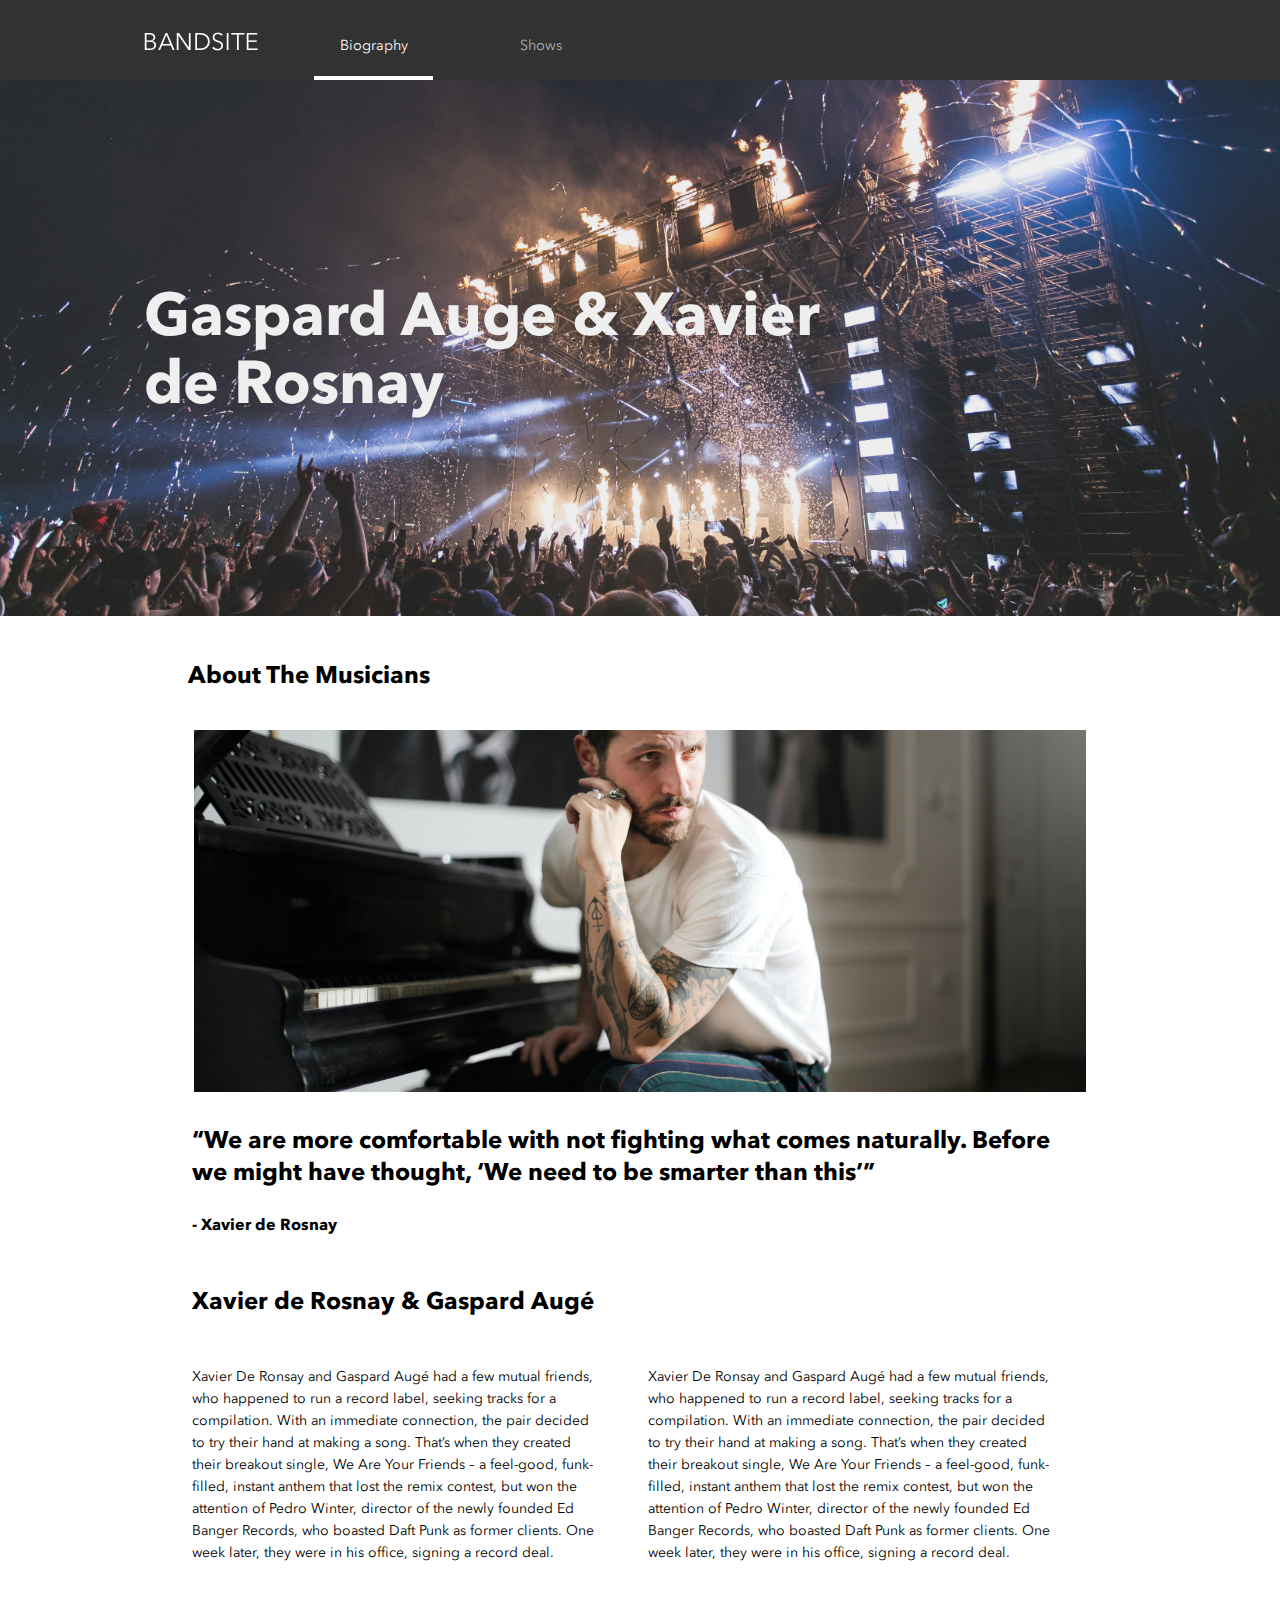
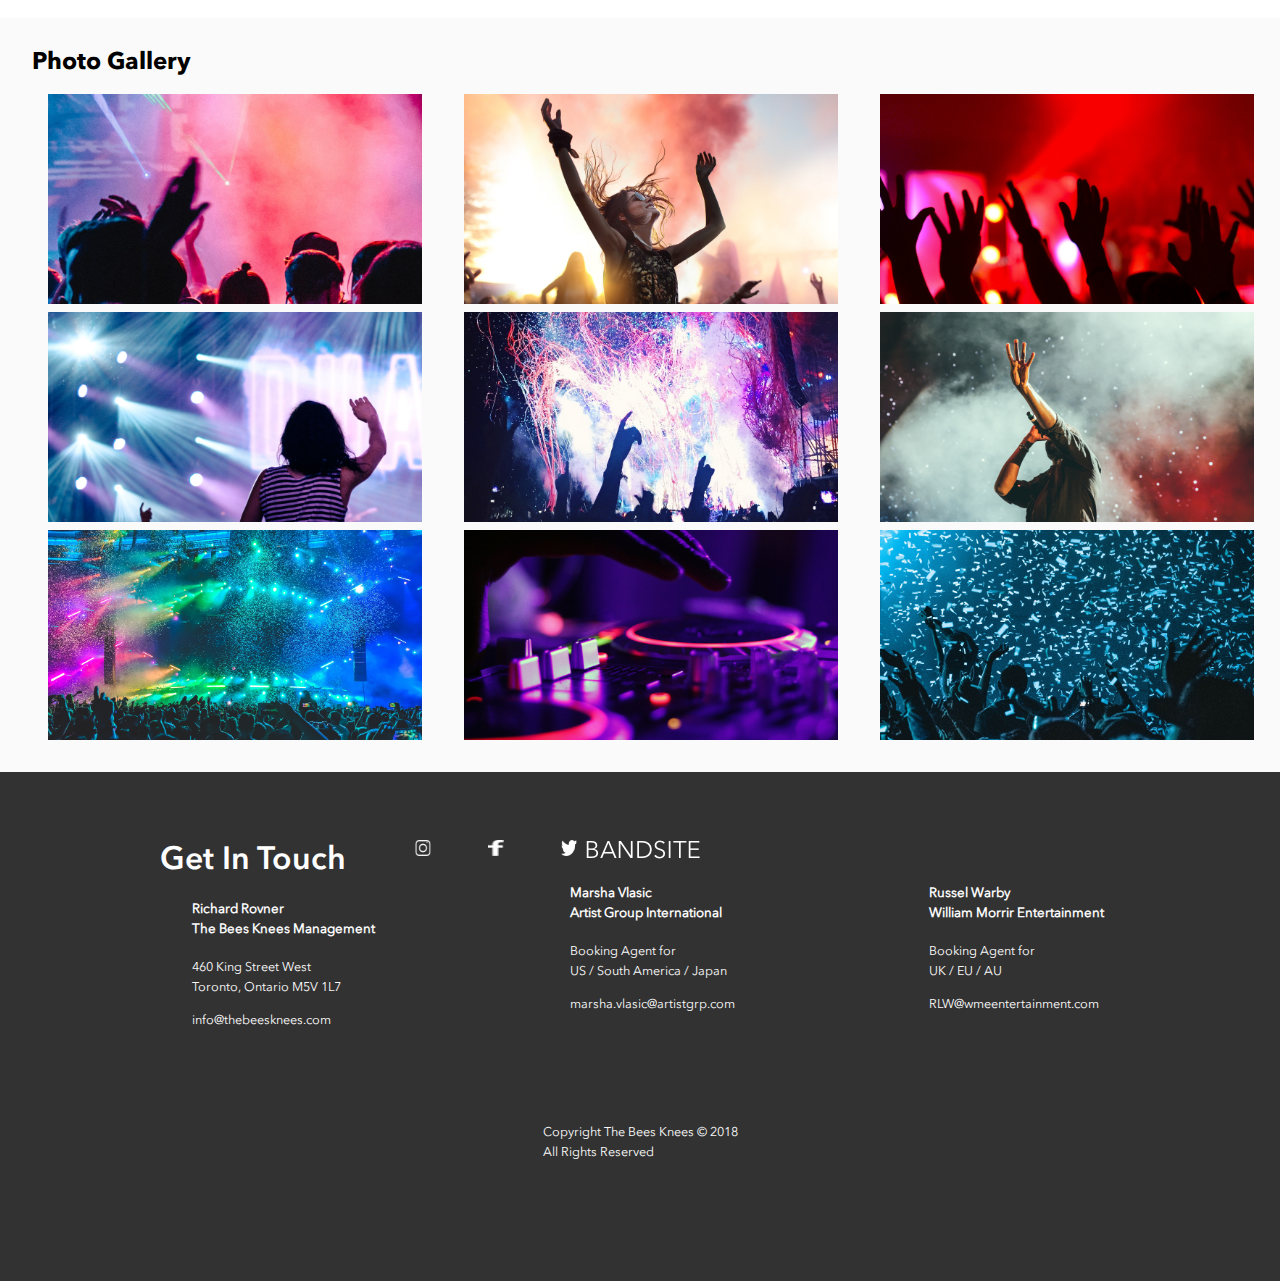
==== Sprint 2 Work/index.html @ 38672532 "Created Sprint 2 folder" ====
<!DOCTYPE html>
<html lang="en">
<head>
    <meta charset="UTF-8">
    <meta name="viewport" content="width=device-width, initial-scale=1.0">
    <title>Bandsite</title>
    <link rel="stylesheet" href="./styles/main.css">
</head>


<!-- Nav Bar -->
<header>
    <nav class="navbar">        
            <div class="navbar__logo">
                <a href="index.html">
                    <img src="./assets/Logo/Logo-bandsite.png" alt="logo">
                </a>
            </div>           
            
     <a class="navbar__link navbar__link-view" href="biography.html">Biography</a>
     <a class="navbar__link" href="shows.html">Shows</a>
        
    </nav>
</header>

<!-- Hero image -->
<section class="hero">
     <h1 class="hero__title">Gaspard Auge & Xavier de Rosnay</h1>
        <div class="hero__opacity"></div>
</section>

<section class="about">
    <h2 class="about__header">About The Musicians</h2>
    <img class="about__musicians" src="./assets/Images/pexels-andrea-piacquadio-3760278.jpg" alt="musicians photo">

    <h3 class="about__subheader">“We are more comfortable with not fighting what comes naturally. Before we might have thought, ‘We need to be smarter than this’”</h3>

    <p class="about__signature">- Xavier de Rosnay</p>

    <h4 class="about__paragraph-title">Xavier de Rosnay & Gaspard Augé</h4>

    <div class="about__paragraph-column">

        <P class="about__paragraph-main">Xavier De Ronsay and Gaspard Augé had a few mutual friends, who happened to run a record label, seeking tracks for a compilation. With an immediate connection, the pair decided to try their hand at making a song. That’s when they created their breakout single, We Are Your Friends – a feel-good, funk-filled, instant anthem that lost the remix contest, but won the attention of Pedro Winter, director of the newly founded Ed Banger Records, who boasted Daft Punk as former clients. One week later, they were in his office, signing a record deal. </p>
        
        <p class="about__paragraph-main">Xavier De Ronsay and Gaspard Augé had a few mutual friends, who happened to run a record label, seeking tracks for a compilation. With an immediate connection, the pair decided to try their hand at making a song. That’s when they created their breakout single, We Are Your Friends – a feel-good, funk-filled, instant anthem that lost the remix contest, but won the attention of Pedro Winter, director of the newly founded Ed Banger Records, who boasted Daft Punk as former clients. One week later, they were in his office, signing a record deal.</p>

    </div>

</section>

<section class="photo">
    <h4 class="photo__header">Photo Gallery</h4>
    <div class="photo__container">
    <img class="photo__image" src="./assets/Images/Photo-gallery-1.jpg">
    <img class="photo__image" src="./assets/Images/Photo-gallery-2.jpg">
    <img class="photo__image" src="./assets/Images/Photo-gallery-3.jpg">
    <img class="photo__image" src="./assets/Images/Photo-gallery-4.jpg">
    <img class="photo__image" src="./assets/Images/Photo-gallery-5.jpg">
    <img class="photo__image" src="./assets/Images/Photo-gallery-6.jpg">
    <img class="photo__image" src="./assets/Images/Photo-gallery-7.jpg">
    <img class="photo__image" src="./assets/Images/Photo-gallery-8.jpg">
    <img class="photo__image" src="./assets/Images/Photo-gallery-9.jpg">
    </div>
</section> 

<footer class="footer">
    <div class="footer__container">
    <h4 class="footer__header">Get In Touch</h4>

    <div class="footer__icons-container">
        <img class="footer__icons" src="./assets/Icons/PNG/Icon-instagram.png">
        <img class="footer__icons" src="./assets/Icons/PNG/Icon-facebook.png">
        <img class="footer__icons" src="./assets/Icons/PNG/Icon-twitter.png">

        <div class="navbar__logo">
            <a href="index.html">
                <img src="./assets/Logo/Logo-bandsite.png" alt="logo">
            </a>
    </div></div></div>

    <div class="footer__container-deets">

        <div class="footer__container-words">
    <h4 class="footer__contact-name">Richard Rovner<br>The Bees Knees Management</h4>

    <h4 class="footer__contact-details">460 King Street West<br>Toronto, Ontario M5V 1L7
    <p>info@thebeesknees.com</p></h4></div>

 <div class="footer__container-words">
    <h4 class="footer__contact-name footer__contact-name-style">Marsha Vlasic<br>Artist Group International</h4>

    <h4 class="footer__contact-details">Booking Agent for<br>US / South America / Japan
    <p>marsha.vlasic@artistgrp.com</p></h4>
</div>
<div class="footer__container-words">
    <h4 class="footer__contact-name footer__contact-name-style">Russel Warby<br>William Morrir Entertainment</h4>

    <h4 class="footer__contact-details">Booking Agent for<br>UK / EU / AU
    <p>RLW@wmeentertainment.com</p></h4>
</div>
   
        </div>
        <h4 class="footer__contact-details footer__contact-copyright">Copyright The Bees Knees © 2018<br>All Rights Reserved</h4>
</footer>

<body>
    
</body>
</html>
---- Sprint 2 Work/styles/main.css ----
@font-face {
  font-family: "Avenir-Next";
  src: url("../assets/Fonts/Avenir-Next.ttf") format("truetype");
  font-style: normal;
  font-weight: normal;
}
@font-face {
  font-family: "Avenir-Next-Bold";
  src: url("../assets/Fonts/Avenir-Next-Bold.ttf") format("truetype");
  font-style: normal;
  font-weight: bold;
}
@font-face {
  font-family: "Avenir-Next-Demi";
  src: url("../assets/Fonts/Avenir-Next-Demi.ttf") format("truetype");
  font-style: normal;
  font-weight: bold;
}
html, body {
  box-sizing: border-box;
  margin: 0;
  padding: 0;
  font-family: "Avenir-Next";
}

.navbar {
  height: 5rem;
  background-color: #323232;
  color: #FAFAFA;
  display: flex;
  flex-wrap: wrap;
}
.navbar__link {
  text-decoration: none;
  display: flex;
  justify-content: space-around;
  align-items: center;
  width: 50%;
  font-size: 0.9rem;
  padding-bottom: 0.5rem;
  border-bottom: solid 0.25rem transparent;
  color: #AFAFAF;
}
.navbar__link-view {
  border-bottom: solid 0.25rem white;
  color: #FAFAFA;
}
.navbar__logo {
  display: flex;
  justify-content: center;
  width: 100%;
  margin: 1rem auto;
  height: 1.2rem;
}

.hero {
  display: flex;
  background-image: url("../assets/Images/hero.jpg");
  background-size: cover;
  background-repeat: no-repeat;
  background-position: center;
  padding-left: 1rem;
  height: 11.5rem;
  position: relative;
}
.hero__opacity {
  background-color: #AFAFAF;
  opacity: 0.2;
  height: 100%;
  width: 100%;
  position: absolute;
  left: 0;
}
.hero__title {
  color: #FFFFFF;
  display: flex;
  align-items: center;
  line-height: 2rem;
  font-size: 1.45rem;
  font-weight: 700;
  width: 70%;
  font-family: "Avenir-Next-Bold";
}

.about {
  display: flex;
  flex-direction: column;
}
.about__header {
  padding: 0.3rem 1rem 0;
  font-family: "Avenir-Next-Bold";
  font-size: 1.5rem;
}
.about__musicians {
  width: 90%;
  margin: auto;
  height: 8.99rem;
  object-fit: cover;
}
.about__subheader {
  width: 91%;
  margin: auto;
  padding: 1.5rem 0 0;
  font-size: 1rem;
  line-height: 1.35rem;
  font-family: "Avenir-Next-Bold";
}
.about__signature {
  font-family: "Avenir-Next-Bold";
  font-size: 0.8rem;
  padding: 0.6rem 1rem 0;
}
.about__paragraph-title {
  font-family: "Avenir-Next-Bold";
  font-size: 1rem;
  padding: 0 1.2rem;
}
.about__paragraph-main {
  margin: 0 auto;
  font-size: 0.75rem;
  padding: 1rem 1rem;
  line-height: 1.15rem;
  width: 88%;
}
.about__paragraph-main__two {
  padding-top: 0.5rem;
  padding-bottom: 1.55rem;
}

.photo {
  display: flex;
  flex-direction: column;
  background-color: #FAFAFA;
  padding-bottom: 2rem;
}
.photo__header {
  padding: 0.3rem 1rem 0;
  font-family: "Avenir-Next-Bold";
  font-size: 1.5rem;
  margin-bottom: 0;
  margin-top: 0.1rem;
  padding-bottom: 0.5rem;
  padding-top: 1.5rem;
}
.photo__image {
  width: 90%;
  margin: 0 auto;
  height: 10.35rem;
  object-fit: cover;
  padding: 0.5rem 0 0 1rem;
}

.footer {
  display: flex;
  flex-direction: column;
  background-color: #323232;
}
.footer__header {
  padding: 0.3rem 1rem 0;
  font-family: "Avenir-Next-Bold";
  font-size: 1.5rem;
  color: #FFFFFF;
  font-size: 2rem;
  margin: auto 0;
  padding-top: 3rem;
  font-family: "Avenir-Next-Demi";
  font-weight: bold;
}
.footer__icons-container {
  display: flex;
  padding: 1.44rem 0.31rem;
  justify-content: space-around;
  width: 46%;
}
.footer__contact-name {
  font-size: 0.83rem;
  color: #FAFAFA;
  line-height: 1.25rem;
  padding-left: 1rem;
}
.footer__contact-name-style {
  margin-top: 0.1rem;
}
.footer__contact-details {
  font-size: 0.83rem;
  color: #FAFAFA;
  line-height: 1.25rem;
  padding-left: 1rem;
  font-weight: 100;
  font-size: 0.79rem;
  margin: auto 0;
}
.footer__contact-copyright {
  padding-top: 1rem;
}

@media (min-width: 768px) {
  .navbar {
    height: 5rem;
    background-color: #323232;
    color: #FAFAFA;
    display: flex;
    flex-wrap: nowrap;
    justify-content: flex-start;
    padding: 0 1.5rem;
  }
  .navbar__link {
    text-decoration: none;
    align-items: center;
    width: 12%;
    font-size: 0.9rem;
    padding-top: 1.5rem;
    padding-bottom: 0.5rem;
    margin: 0 1.5rem;
    border-bottom: solid 0.25rem transparent;
    color: #AFAFAF;
  }
  .navbar__link-view {
    border-bottom: solid 0.25rem white;
    color: #FAFAFA;
  }
  .navbar__logo {
    display: flex;
    width: auto;
    margin: 0;
    padding-top: 2rem;
    padding-right: 2rem;
  }

  .hero {
    height: 25rem;
  }
  .hero__title {
    line-height: 4.25rem;
    font-size: 3.75rem;
  }

  .about__header {
    font-size: 1.5rem;
    line-height: 2rem;
    padding-left: 1.75rem;
  }
  .about__musicians {
    width: 93%;
    height: 22.625rem;
  }
  .about__subheader {
    margin: 0;
    padding: 2rem 2rem 0;
    font-size: 1.5rem;
    line-height: 2rem;
  }
  .about__signature {
    font-weight: 100;
    font-size: 1rem;
    padding: 0.6rem 2rem 0;
  }
  .about__paragraph-title {
    font-size: 1.5rem;
    padding: 0 2rem;
  }
  .about__paragraph-column {
    display: flex;
    flex-direction: row;
    margin: 0;
    width: 95%;
  }
  .about__paragraph-main {
    margin: 0 auto;
    font-size: 0.875rem;
    padding-left: 2rem;
    line-height: 1.375rem;
    width: 80%;
  }
  .about__paragraph-main__two {
    margin-left: 0;
  }

  .photo__image {
    width: 30%;
    height: 28%;
    margin-left: 0;
  }
  .photo__header {
    margin-left: 0;
    padding-left: 2rem;
  }
  .photo .photo__container {
    display: flex;
    flex-wrap: wrap;
    padding-left: 2rem;
  }

  .footer__container {
    display: flex;
  }
  .footer__icons {
    height: 2rem;
    width: 2rem;
    justify-content: space-evenly;
    padding-top: 2rem;
    height: 1rem;
    width: 1rem;
  }
  .footer .navbar__logo {
    display: flex;
  }
  .footer__container {
    display: flex;
    flex-direction: row;
    width: 80%;
  }
  .footer__logo {
    flex-direction: flex-end;
  }
  .footer__container-deets {
    display: flex;
    justify-content: flex-start;
    margin-left: 0;
    padding: 0 2rem;
  }
  .footer__contact-copyright {
    flex-wrap: wrap;
    padding: 5rem;
    margin: 0 auto;
  }
  .footer .photo__container {
    padding-left: 5rem;
    margin: auto;
  }
  .footer .photo__container__header {
    padding-left: 2rem;
  }
}
@media (min-width: 768px) and (min-width: 1200px) {
  .navbar {
    padding: 0 9rem;
  }
  .navbar__anchor {
    margin-left: 2.8rem;
    width: 5rem;
  }
  .navbar__anchor:hover {
    font-size: 1rem;
    transition: 0.3s;
    font-family: "Avenir-Bold";
    color: #FFFFFF;
    border-bottom: 0.25rem solid white;
  }

  .hero {
    padding: 0 9rem;
    height: 33.5rem;
  }

  .about {
    padding: 0 10rem;
    margin-bottom: 2.4rem;
  }
  .about__header {
    margin: 2.4rem 0;
  }
  .about__image {
    width: 45rem;
    height: 27rem;
    margin: 0 auto;
  }
  .about__sub-header {
    margin: 2.5rem 0 1.6rem 0;
  }
  .about__paragraph-column__paragraph-main {
    margin-right: 1.25rem;
  }
  .about__container {
    padding: 0 6.1rem;
  }

  .photo {
    flex-direction: column;
    flex-wrap: wrap;
  }
  .photo__image {
    width: 30%;
    height: 28%;
    margin-left: 0;
  }

  .footer {
    padding: 0.775rem 9rem 2.4rem 9rem;
  }
  .footer__container-deets {
    display: flex;
  }
  .footer__container-deets {
    justify-content: space-between;
  }
  .footer__icons {
    margin-right: auto;
    padding-left: 3rem;
  }
  .footer .navbar__logo {
    display: flex;
    flex-direction: flex-end;
    margin-left: 0;
  }
}

/*# sourceMappingURL=main.css.map */
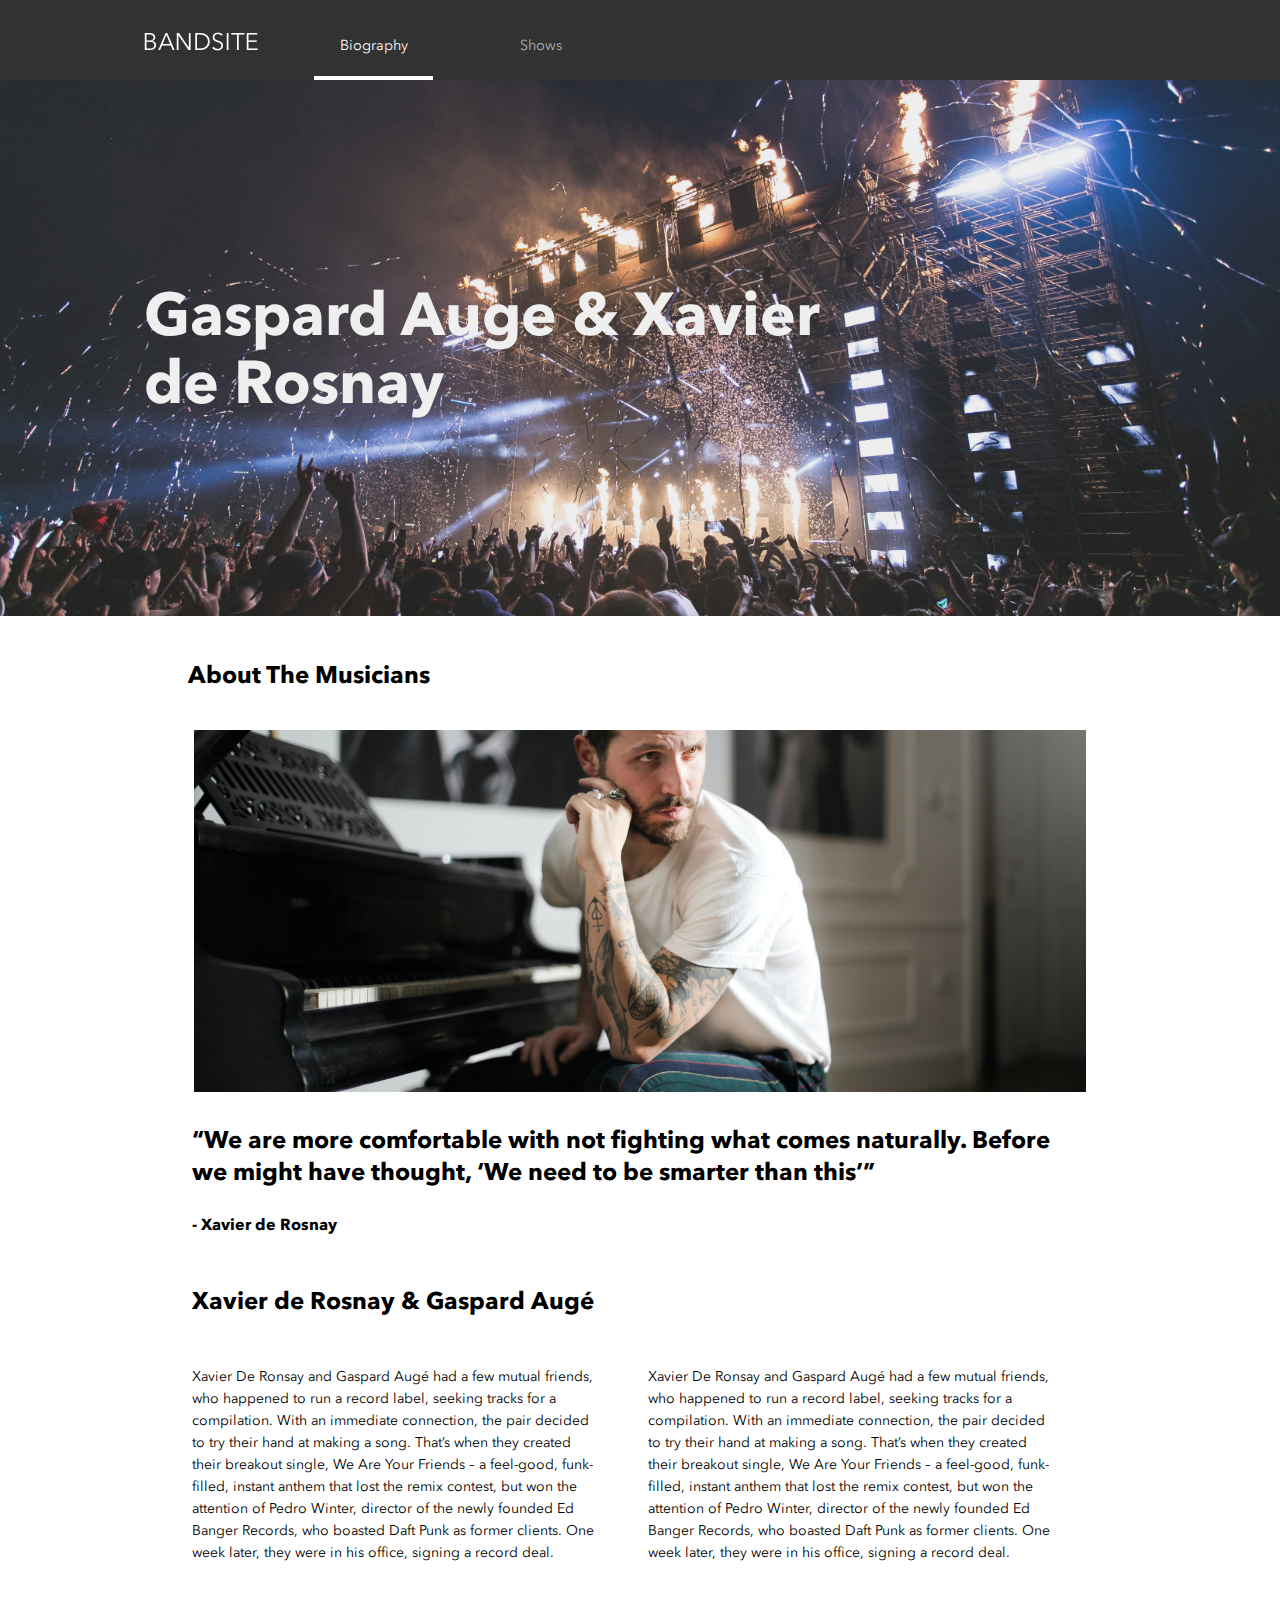
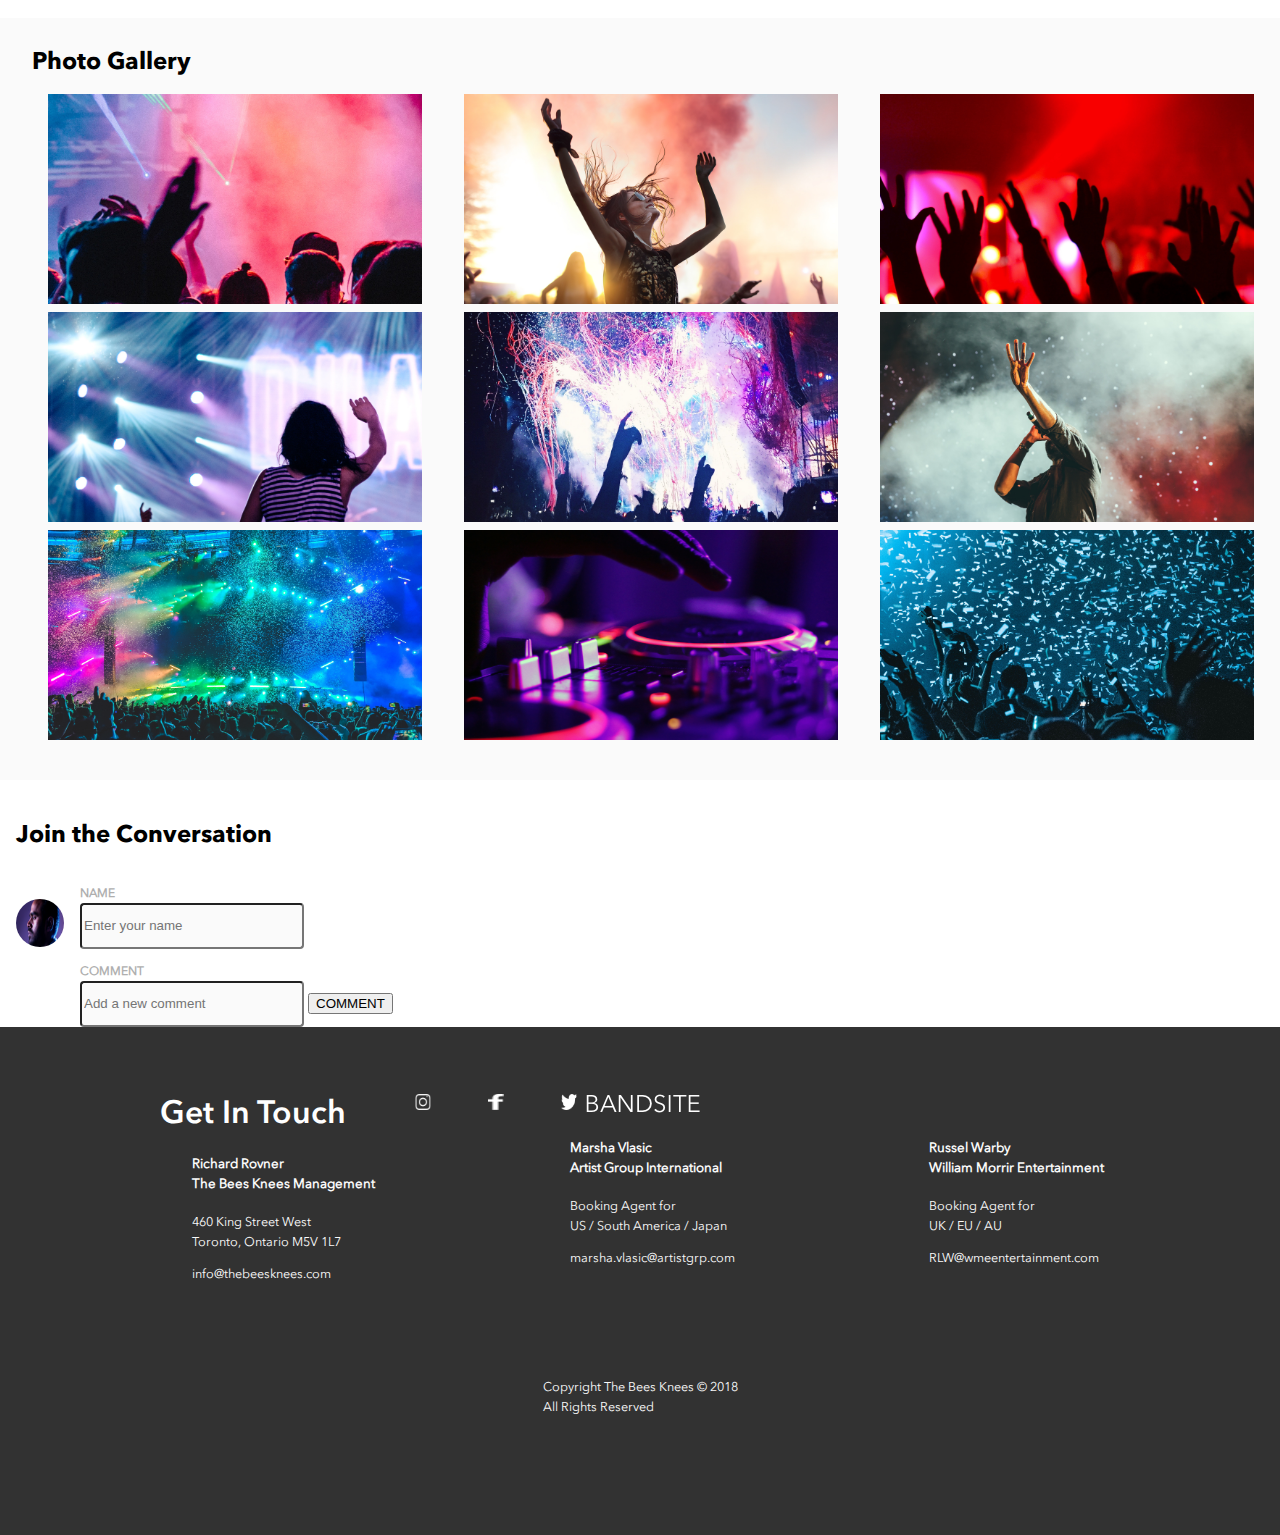
==== commit 76d5147d: "added half of comments section" ====
--- a/Sprint 2 Work/index.html
+++ b/Sprint 2 Work/index.html
@@ -1,110 +1,158 @@
 <!DOCTYPE html>
 <html lang="en">
+
 <head>
     <meta charset="UTF-8">
     <meta name="viewport" content="width=device-width, initial-scale=1.0">
     <title>Bandsite</title>
-    <link rel="stylesheet" href="./styles/main.css">
+    <link rel="stylesheet" href="../Sprint 2 Work/styles/main.css">
 </head>
 
 
 <!-- Nav Bar -->
 <header>
-    <nav class="navbar">        
-            <div class="navbar__logo">
-                <a href="index.html">
-                    <img src="./assets/Logo/Logo-bandsite.png" alt="logo">
-                </a>
-            </div>           
-            
-     <a class="navbar__link navbar__link-view" href="biography.html">Biography</a>
-     <a class="navbar__link" href="shows.html">Shows</a>
-        
-    </nav>
-</header>
-
-<!-- Hero image -->
-<section class="hero">
-     <h1 class="hero__title">Gaspard Auge & Xavier de Rosnay</h1>
-        <div class="hero__opacity"></div>
-</section>
-
-<section class="about">
-    <h2 class="about__header">About The Musicians</h2>
-    <img class="about__musicians" src="./assets/Images/pexels-andrea-piacquadio-3760278.jpg" alt="musicians photo">
-
-    <h3 class="about__subheader">“We are more comfortable with not fighting what comes naturally. Before we might have thought, ‘We need to be smarter than this’”</h3>
-
-    <p class="about__signature">- Xavier de Rosnay</p>
-
-    <h4 class="about__paragraph-title">Xavier de Rosnay & Gaspard Augé</h4>
-
-    <div class="about__paragraph-column">
-
-        <P class="about__paragraph-main">Xavier De Ronsay and Gaspard Augé had a few mutual friends, who happened to run a record label, seeking tracks for a compilation. With an immediate connection, the pair decided to try their hand at making a song. That’s when they created their breakout single, We Are Your Friends – a feel-good, funk-filled, instant anthem that lost the remix contest, but won the attention of Pedro Winter, director of the newly founded Ed Banger Records, who boasted Daft Punk as former clients. One week later, they were in his office, signing a record deal. </p>
-        
-        <p class="about__paragraph-main">Xavier De Ronsay and Gaspard Augé had a few mutual friends, who happened to run a record label, seeking tracks for a compilation. With an immediate connection, the pair decided to try their hand at making a song. That’s when they created their breakout single, We Are Your Friends – a feel-good, funk-filled, instant anthem that lost the remix contest, but won the attention of Pedro Winter, director of the newly founded Ed Banger Records, who boasted Daft Punk as former clients. One week later, they were in his office, signing a record deal.</p>
-
-    </div>
-
-</section>
-
-<section class="photo">
-    <h4 class="photo__header">Photo Gallery</h4>
-    <div class="photo__container">
-    <img class="photo__image" src="./assets/Images/Photo-gallery-1.jpg">
-    <img class="photo__image" src="./assets/Images/Photo-gallery-2.jpg">
-    <img class="photo__image" src="./assets/Images/Photo-gallery-3.jpg">
-    <img class="photo__image" src="./assets/Images/Photo-gallery-4.jpg">
-    <img class="photo__image" src="./assets/Images/Photo-gallery-5.jpg">
-    <img class="photo__image" src="./assets/Images/Photo-gallery-6.jpg">
-    <img class="photo__image" src="./assets/Images/Photo-gallery-7.jpg">
-    <img class="photo__image" src="./assets/Images/Photo-gallery-8.jpg">
-    <img class="photo__image" src="./assets/Images/Photo-gallery-9.jpg">
-    </div>
-</section> 
-
-<footer class="footer">
-    <div class="footer__container">
-    <h4 class="footer__header">Get In Touch</h4>
-
-    <div class="footer__icons-container">
-        <img class="footer__icons" src="./assets/Icons/PNG/Icon-instagram.png">
-        <img class="footer__icons" src="./assets/Icons/PNG/Icon-facebook.png">
-        <img class="footer__icons" src="./assets/Icons/PNG/Icon-twitter.png">
-
+    <nav class="navbar">
         <div class="navbar__logo">
             <a href="index.html">
                 <img src="./assets/Logo/Logo-bandsite.png" alt="logo">
             </a>
-    </div></div></div>
+        </div>
 
-    <div class="footer__container-deets">
+        <a class="navbar__link navbar__link-view" href="biography.html">Biography</a>
+        <a class="navbar__link" href="shows.html">Shows</a>
 
-        <div class="footer__container-words">
-    <h4 class="footer__contact-name">Richard Rovner<br>The Bees Knees Management</h4>
-
-    <h4 class="footer__contact-details">460 King Street West<br>Toronto, Ontario M5V 1L7
-    <p>info@thebeesknees.com</p></h4></div>
-
- <div class="footer__container-words">
-    <h4 class="footer__contact-name footer__contact-name-style">Marsha Vlasic<br>Artist Group International</h4>
-
-    <h4 class="footer__contact-details">Booking Agent for<br>US / South America / Japan
-    <p>marsha.vlasic@artistgrp.com</p></h4>
-</div>
-<div class="footer__container-words">
-    <h4 class="footer__contact-name footer__contact-name-style">Russel Warby<br>William Morrir Entertainment</h4>
-
-    <h4 class="footer__contact-details">Booking Agent for<br>UK / EU / AU
-    <p>RLW@wmeentertainment.com</p></h4>
-</div>
-   
-        </div>
-        <h4 class="footer__contact-details footer__contact-copyright">Copyright The Bees Knees © 2018<br>All Rights Reserved</h4>
-</footer>
+    </nav>
+</header>
 
 <body>
-    
+    <!-- Hero image -->
+    <section class="hero">
+        <h1 class="hero__title">Gaspard Auge & Xavier de Rosnay</h1>
+        <div class="hero__opacity"></div>
+    </section>
+
+    <section class="about">
+        <h2 class="about__header">About The Musicians</h2>
+        <img class="about__musicians" src="./assets/Images/pexels-andrea-piacquadio-3760278.jpg" alt="musicians photo">
+
+        <h3 class="about__subheader">“We are more comfortable with not fighting what comes naturally. Before we might
+            have
+            thought, ‘We need to be smarter than this’”</h3>
+
+        <p class="about__signature">- Xavier de Rosnay</p>
+
+        <h4 class="about__paragraph-title">Xavier de Rosnay & Gaspard Augé</h4>
+
+        <div class="about__paragraph-column">
+
+            <P class="about__paragraph-main">Xavier De Ronsay and Gaspard Augé had a few mutual friends, who happened to run a record label, seeking tracks for a compilation. With an immediate connection, the pair decided to try their hand at making a song. That’s when they created their breakout single, We Are Your Friends – a feel-good, funk-filled, instant anthem that lost the remix contest, but won the attention of Pedro Winter, director of the newly founded Ed Banger Records, who boasted Daft Punk as former clients. One week later, they were in his office, signing a record deal. </p>
+
+            <p class="about__paragraph-main">Xavier De Ronsay and Gaspard Augé had a few mutual friends, who happened to
+                run a record label, seeking tracks for a compilation. With an immediate connection, the pair decided to try their hand at making a song. That’s when they created their breakout single, We Are Your Friends – a feel-good, funk-filled, instant anthem that lost the remix contest, but won the attention of Pedro Winter,  director of the newly founded Ed Banger Records, who boasted Daft Punk as former clients. One week later, they were in his office, signing a record deal.</p>
+
+        </div>
+
+    </section>
+
+    <section class="photo">
+        <h4 class="photo__header">Photo Gallery</h4>
+        <div class="photo__container">
+            <img class="photo__image" src="./assets/Images/Photo-gallery-1.jpg">
+            <img class="photo__image" src="./assets/Images/Photo-gallery-2.jpg">
+            <img class="photo__image" src="./assets/Images/Photo-gallery-3.jpg">
+            <img class="photo__image" src="./assets/Images/Photo-gallery-4.jpg">
+            <img class="photo__image" src="./assets/Images/Photo-gallery-5.jpg">
+            <img class="photo__image" src="./assets/Images/Photo-gallery-6.jpg">
+            <img class="photo__image" src="./assets/Images/Photo-gallery-7.jpg">
+            <img class="photo__image" src="./assets/Images/Photo-gallery-8.jpg">
+            <img class="photo__image" src="./assets/Images/Photo-gallery-9.jpg">
+        </div>
+    </section>
+
+    <section class="comments">
+        <h4 class="comments__header">Join the Conversation</h4>
+            <div class="comments__container">
+                <img class="comments__image" src="assets/Images/Mohan-muruge.jpg">
+                <form action="submit" class="comments__form" tabindex="1">
+                    <p class="comments__label-name">NAME</p><input type="text" name="name" placeholder="Enter your name">
+                    <p class="comments__label-comment">COMMENT</p><input type="text" name="comment" placeholder="Add a new comment">
+                    <button class="comments__button">COMMENT</button>
+
+
+
+                </form> 
+        
+
+
+            </div>
+
+
+
+
+
+
+
+
+
+
+    </section>
+
+
+
+
+
+    <footer class="footer">
+        <div class="footer__container">
+            <h4 class="footer__header">Get In Touch</h4>
+
+            <div class="footer__icons-container">
+                <img class="footer__icons" src="./assets/Icons/PNG/Icon-instagram.png">
+                <img class="footer__icons" src="./assets/Icons/PNG/Icon-facebook.png">
+                <img class="footer__icons" src="./assets/Icons/PNG/Icon-twitter.png">
+
+                <div class="navbar__logo">
+                    <a href="index.html">
+                        <img src="./assets/Logo/Logo-bandsite.png" alt="logo">
+                    </a>
+                </div>
+            </div>
+        </div>
+
+        <div class="footer__container-deets">
+
+            <div class="footer__container-words">
+                <h4 class="footer__contact-name">Richard Rovner<br>The Bees Knees Management</h4>
+
+                <h4 class="footer__contact-details">460 King Street West<br>Toronto, Ontario M5V 1L7
+                    <p>info@thebeesknees.com</p>
+                </h4>
+            </div>
+
+            <div class="footer__container-words">
+                <h4 class="footer__contact-name footer__contact-name-style">Marsha Vlasic<br>Artist Group International
+                </h4>
+
+                <h4 class="footer__contact-details">Booking Agent for<br>US / South America / Japan
+                    <p>marsha.vlasic@artistgrp.com</p>
+                </h4>
+            </div>
+            <div class="footer__container-words">
+                <h4 class="footer__contact-name footer__contact-name-style">Russel Warby<br>William Morrir Entertainment
+                </h4>
+
+                <h4 class="footer__contact-details">Booking Agent for<br>UK / EU / AU
+                    <p>RLW@wmeentertainment.com</p>
+                </h4>
+            </div>
+
+        </div>
+        <h4 class="footer__contact-details footer__contact-copyright">Copyright The Bees Knees © 2018<br>All Rights
+            Reserved
+        </h4>
+    </footer>
+
+
+
 </body>
+
 </html>--- a/Sprint 2 Work/styles/main.css
+++ b/Sprint 2 Work/styles/main.css
@@ -1,59 +1,80 @@
 @font-face {
-  font-family: "Avenir-Next";
+  font-family: "Avenir";
   src: url("../assets/Fonts/Avenir-Next.ttf") format("truetype");
   font-style: normal;
   font-weight: normal;
 }
+
 @font-face {
-  font-family: "Avenir-Next-Bold";
+  font-family: "Avenir-Bold";
   src: url("../assets/Fonts/Avenir-Next-Bold.ttf") format("truetype");
   font-style: normal;
   font-weight: bold;
 }
+
 @font-face {
-  font-family: "Avenir-Next-Demi";
+  font-family: "Avenir-Demi";
   src: url("../assets/Fonts/Avenir-Next-Demi.ttf") format("truetype");
   font-style: normal;
   font-weight: bold;
 }
+
 html, body {
-  box-sizing: border-box;
+  -webkit-box-sizing: border-box;
+          box-sizing: border-box;
   margin: 0;
   padding: 0;
-  font-family: "Avenir-Next";
+  font-family: "Avenir";
 }
 
 .navbar {
   height: 5rem;
   background-color: #323232;
   color: #FAFAFA;
-  display: flex;
-  flex-wrap: wrap;
-}
+  display: -webkit-box;
+  display: -ms-flexbox;
+  display: flex;
+  -ms-flex-wrap: wrap;
+      flex-wrap: wrap;
+}
+
 .navbar__link {
   text-decoration: none;
-  display: flex;
-  justify-content: space-around;
-  align-items: center;
+  display: -webkit-box;
+  display: -ms-flexbox;
+  display: flex;
+  -ms-flex-pack: distribute;
+      justify-content: space-around;
+  -webkit-box-align: center;
+      -ms-flex-align: center;
+          align-items: center;
   width: 50%;
-  font-size: 0.9rem;
-  padding-bottom: 0.5rem;
+  font-size: .9rem;
+  padding-bottom: .5rem;
   border-bottom: solid 0.25rem transparent;
   color: #AFAFAF;
 }
+
 .navbar__link-view {
   border-bottom: solid 0.25rem white;
   color: #FAFAFA;
 }
+
 .navbar__logo {
-  display: flex;
-  justify-content: center;
+  display: -webkit-box;
+  display: -ms-flexbox;
+  display: flex;
+  -webkit-box-pack: center;
+      -ms-flex-pack: center;
+          justify-content: center;
   width: 100%;
   margin: 1rem auto;
-  height: 1.2rem;
+  height: 1.20rem;
 }
 
 .hero {
+  display: -webkit-box;
+  display: -ms-flexbox;
   display: flex;
   background-image: url("../assets/Images/hero.jpg");
   background-size: cover;
@@ -63,58 +84,76 @@
   height: 11.5rem;
   position: relative;
 }
+
 .hero__opacity {
   background-color: #AFAFAF;
-  opacity: 0.2;
+  opacity: .2;
   height: 100%;
   width: 100%;
   position: absolute;
   left: 0;
 }
+
 .hero__title {
   color: #FFFFFF;
-  display: flex;
-  align-items: center;
+  display: -webkit-box;
+  display: -ms-flexbox;
+  display: flex;
+  -webkit-box-align: center;
+      -ms-flex-align: center;
+          align-items: center;
   line-height: 2rem;
   font-size: 1.45rem;
   font-weight: 700;
   width: 70%;
-  font-family: "Avenir-Next-Bold";
+  font-family: "Avenir-Bold";
 }
 
 .about {
-  display: flex;
-  flex-direction: column;
-}
+  display: -webkit-box;
+  display: -ms-flexbox;
+  display: flex;
+  -webkit-box-orient: vertical;
+  -webkit-box-direction: normal;
+      -ms-flex-direction: column;
+          flex-direction: column;
+}
+
 .about__header {
-  padding: 0.3rem 1rem 0;
-  font-family: "Avenir-Next-Bold";
+  padding: .3rem 1rem 0;
+  font-family: "Avenir-Bold";
   font-size: 1.5rem;
 }
+
 .about__musicians {
   width: 90%;
   margin: auto;
   height: 8.99rem;
-  object-fit: cover;
-}
+  -o-object-fit: cover;
+     object-fit: cover;
+}
+
 .about__subheader {
   width: 91%;
   margin: auto;
   padding: 1.5rem 0 0;
   font-size: 1rem;
   line-height: 1.35rem;
-  font-family: "Avenir-Next-Bold";
-}
+  font-family: "Avenir-Bold";
+}
+
 .about__signature {
-  font-family: "Avenir-Next-Bold";
-  font-size: 0.8rem;
-  padding: 0.6rem 1rem 0;
-}
+  font-family: "Avenir-Bold";
+  font-size: .8rem;
+  padding: .6rem 1rem 0;
+}
+
 .about__paragraph-title {
-  font-family: "Avenir-Next-Bold";
+  font-family: "Avenir-Bold";
   font-size: 1rem;
   padding: 0 1.2rem;
 }
+
 .about__paragraph-main {
   margin: 0 auto;
   font-size: 0.75rem;
@@ -122,74 +161,97 @@
   line-height: 1.15rem;
   width: 88%;
 }
+
 .about__paragraph-main__two {
-  padding-top: 0.5rem;
+  padding-top: .5rem;
   padding-bottom: 1.55rem;
 }
 
 .photo {
-  display: flex;
-  flex-direction: column;
+  display: -webkit-box;
+  display: -ms-flexbox;
+  display: flex;
+  -webkit-box-orient: vertical;
+  -webkit-box-direction: normal;
+      -ms-flex-direction: column;
+          flex-direction: column;
   background-color: #FAFAFA;
-  padding-bottom: 2rem;
-}
+  padding-bottom: 2.5rem;
+}
+
 .photo__header {
-  padding: 0.3rem 1rem 0;
-  font-family: "Avenir-Next-Bold";
+  padding: .3rem 1rem 0;
+  font-family: "Avenir-Bold";
   font-size: 1.5rem;
   margin-bottom: 0;
-  margin-top: 0.1rem;
-  padding-bottom: 0.5rem;
+  margin-top: .1rem;
+  padding-bottom: .5rem;
   padding-top: 1.5rem;
 }
+
 .photo__image {
   width: 90%;
   margin: 0 auto;
   height: 10.35rem;
-  object-fit: cover;
-  padding: 0.5rem 0 0 1rem;
+  -o-object-fit: cover;
+     object-fit: cover;
+  padding: .5rem 0 0 1rem;
 }
 
 .footer {
-  display: flex;
-  flex-direction: column;
+  display: -webkit-box;
+  display: -ms-flexbox;
+  display: flex;
+  -webkit-box-orient: vertical;
+  -webkit-box-direction: normal;
+      -ms-flex-direction: column;
+          flex-direction: column;
   background-color: #323232;
 }
+
 .footer__header {
-  padding: 0.3rem 1rem 0;
-  font-family: "Avenir-Next-Bold";
+  padding: .3rem 1rem 0;
+  font-family: "Avenir-Bold";
   font-size: 1.5rem;
   color: #FFFFFF;
   font-size: 2rem;
   margin: auto 0;
   padding-top: 3rem;
-  font-family: "Avenir-Next-Demi";
+  font-family: "Avenir-Demi";
   font-weight: bold;
 }
+
 .footer__icons-container {
-  display: flex;
-  padding: 1.44rem 0.31rem;
-  justify-content: space-around;
+  display: -webkit-box;
+  display: -ms-flexbox;
+  display: flex;
+  padding: 1.44rem .31rem;
+  -ms-flex-pack: distribute;
+      justify-content: space-around;
   width: 46%;
 }
+
 .footer__contact-name {
   font-size: 0.83rem;
   color: #FAFAFA;
   line-height: 1.25rem;
   padding-left: 1rem;
 }
+
 .footer__contact-name-style {
   margin-top: 0.1rem;
 }
+
 .footer__contact-details {
   font-size: 0.83rem;
   color: #FAFAFA;
   line-height: 1.25rem;
   padding-left: 1rem;
   font-weight: 100;
-  font-size: 0.79rem;
+  font-size: .79rem;
   margin: auto 0;
 }
+
 .footer__contact-copyright {
   padding-top: 1rem;
 }
@@ -199,18 +261,25 @@
     height: 5rem;
     background-color: #323232;
     color: #FAFAFA;
-    display: flex;
-    flex-wrap: nowrap;
-    justify-content: flex-start;
+    display: -webkit-box;
+    display: -ms-flexbox;
+    display: flex;
+    -ms-flex-wrap: nowrap;
+        flex-wrap: nowrap;
+    -webkit-box-pack: start;
+        -ms-flex-pack: start;
+            justify-content: flex-start;
     padding: 0 1.5rem;
   }
   .navbar__link {
     text-decoration: none;
-    align-items: center;
+    -webkit-box-align: center;
+        -ms-flex-align: center;
+            align-items: center;
     width: 12%;
-    font-size: 0.9rem;
+    font-size: .9rem;
     padding-top: 1.5rem;
-    padding-bottom: 0.5rem;
+    padding-bottom: .5rem;
     margin: 0 1.5rem;
     border-bottom: solid 0.25rem transparent;
     color: #AFAFAF;
@@ -220,13 +289,14 @@
     color: #FAFAFA;
   }
   .navbar__logo {
+    display: -webkit-box;
+    display: -ms-flexbox;
     display: flex;
     width: auto;
     margin: 0;
     padding-top: 2rem;
     padding-right: 2rem;
   }
-
   .hero {
     height: 25rem;
   }
@@ -234,7 +304,6 @@
     line-height: 4.25rem;
     font-size: 3.75rem;
   }
-
   .about__header {
     font-size: 1.5rem;
     line-height: 2rem;
@@ -253,15 +322,20 @@
   .about__signature {
     font-weight: 100;
     font-size: 1rem;
-    padding: 0.6rem 2rem 0;
+    padding: .6rem 2rem 0;
   }
   .about__paragraph-title {
     font-size: 1.5rem;
     padding: 0 2rem;
   }
   .about__paragraph-column {
-    display: flex;
-    flex-direction: row;
+    display: -webkit-box;
+    display: -ms-flexbox;
+    display: flex;
+    -webkit-box-orient: horizontal;
+    -webkit-box-direction: normal;
+        -ms-flex-direction: row;
+            flex-direction: row;
     margin: 0;
     width: 95%;
   }
@@ -275,7 +349,6 @@
   .about__paragraph-main__two {
     margin-left: 0;
   }
-
   .photo__image {
     width: 30%;
     height: 28%;
@@ -286,41 +359,62 @@
     padding-left: 2rem;
   }
   .photo .photo__container {
-    display: flex;
-    flex-wrap: wrap;
+    display: -webkit-box;
+    display: -ms-flexbox;
+    display: flex;
+    -ms-flex-wrap: wrap;
+        flex-wrap: wrap;
     padding-left: 2rem;
   }
-
   .footer__container {
+    display: -webkit-box;
+    display: -ms-flexbox;
     display: flex;
   }
   .footer__icons {
     height: 2rem;
     width: 2rem;
-    justify-content: space-evenly;
+    -webkit-box-pack: space-evenly;
+        -ms-flex-pack: space-evenly;
+            justify-content: space-evenly;
     padding-top: 2rem;
     height: 1rem;
     width: 1rem;
   }
   .footer .navbar__logo {
+    display: -webkit-box;
+    display: -ms-flexbox;
     display: flex;
   }
   .footer__container {
-    display: flex;
-    flex-direction: row;
+    display: -webkit-box;
+    display: -ms-flexbox;
+    display: flex;
+    -webkit-box-orient: horizontal;
+    -webkit-box-direction: normal;
+        -ms-flex-direction: row;
+            flex-direction: row;
     width: 80%;
   }
   .footer__logo {
-    flex-direction: flex-end;
+    -webkit-box-orient: vertical;
+    -webkit-box-direction: normal;
+        -ms-flex-direction: flex-end;
+            flex-direction: flex-end;
   }
   .footer__container-deets {
-    display: flex;
-    justify-content: flex-start;
+    display: -webkit-box;
+    display: -ms-flexbox;
+    display: flex;
+    -webkit-box-pack: start;
+        -ms-flex-pack: start;
+            justify-content: flex-start;
     margin-left: 0;
     padding: 0 2rem;
   }
   .footer__contact-copyright {
-    flex-wrap: wrap;
+    -ms-flex-wrap: wrap;
+        flex-wrap: wrap;
     padding: 5rem;
     margin: 0 auto;
   }
@@ -332,6 +426,7 @@
     padding-left: 2rem;
   }
 }
+
 @media (min-width: 768px) and (min-width: 1200px) {
   .navbar {
     padding: 0 9rem;
@@ -342,17 +437,16 @@
   }
   .navbar__anchor:hover {
     font-size: 1rem;
+    -webkit-transition: 0.3s;
     transition: 0.3s;
-    font-family: "Avenir-Bold";
+    font-family: 'Avenir-Bold';
     color: #FFFFFF;
     border-bottom: 0.25rem solid white;
   }
-
   .hero {
     padding: 0 9rem;
     height: 33.5rem;
   }
-
   .about {
     padding: 0 10rem;
     margin-bottom: 2.4rem;
@@ -374,35 +468,104 @@
   .about__container {
     padding: 0 6.1rem;
   }
-
   .photo {
-    flex-direction: column;
-    flex-wrap: wrap;
+    -webkit-box-orient: vertical;
+    -webkit-box-direction: normal;
+        -ms-flex-direction: column;
+            flex-direction: column;
+    -ms-flex-wrap: wrap;
+        flex-wrap: wrap;
   }
   .photo__image {
     width: 30%;
     height: 28%;
     margin-left: 0;
   }
-
   .footer {
     padding: 0.775rem 9rem 2.4rem 9rem;
   }
   .footer__container-deets {
+    display: -webkit-box;
+    display: -ms-flexbox;
     display: flex;
   }
   .footer__container-deets {
-    justify-content: space-between;
+    -webkit-box-pack: justify;
+        -ms-flex-pack: justify;
+            justify-content: space-between;
   }
   .footer__icons {
     margin-right: auto;
     padding-left: 3rem;
   }
   .footer .navbar__logo {
-    display: flex;
-    flex-direction: flex-end;
+    display: -webkit-box;
+    display: -ms-flexbox;
+    display: flex;
+    -webkit-box-orient: vertical;
+    -webkit-box-direction: normal;
+        -ms-flex-direction: flex-end;
+            flex-direction: flex-end;
     margin-left: 0;
   }
 }
 
-/*# sourceMappingURL=main.css.map */
+.comments {
+  display: -webkit-box;
+  display: -ms-flexbox;
+  display: flex;
+  -webkit-box-orient: vertical;
+  -webkit-box-direction: normal;
+      -ms-flex-direction: column;
+          flex-direction: column;
+}
+
+.comments__header {
+  padding: .3rem 1rem 0;
+  font-family: "Avenir-Bold";
+  font-size: 1.5rem;
+}
+
+.comments__container {
+  display: -webkit-box;
+  display: -ms-flexbox;
+  display: flex;
+}
+
+.comments__image {
+  height: 3rem;
+  width: 3rem;
+  padding: 1rem;
+  border-radius: 3rem;
+}
+
+.comments__label-name {
+  font-size: .75rem;
+  line-height: 1.25rem;
+  color: #AFAFAF;
+  font-weight: bold;
+  margin: 0 auto;
+}
+
+.comments__label-comment {
+  font-size: .75rem;
+  line-height: 1.25rem;
+  color: #AFAFAF;
+  font-weight: bold;
+  margin-bottom: 0;
+}
+
+.comments input[type="text"] {
+  width: 13.5rem;
+  height: 2.5rem;
+  background-color: #FAFAFA;
+  border-radius: .25rem;
+}
+
+.comments__label-class {
+  width: 13.5rem;
+  height: 10rem;
+  background-color: #FAFAFA;
+  border-radius: .25rem;
+}
+/*# sourceMappingURL=main.css.map */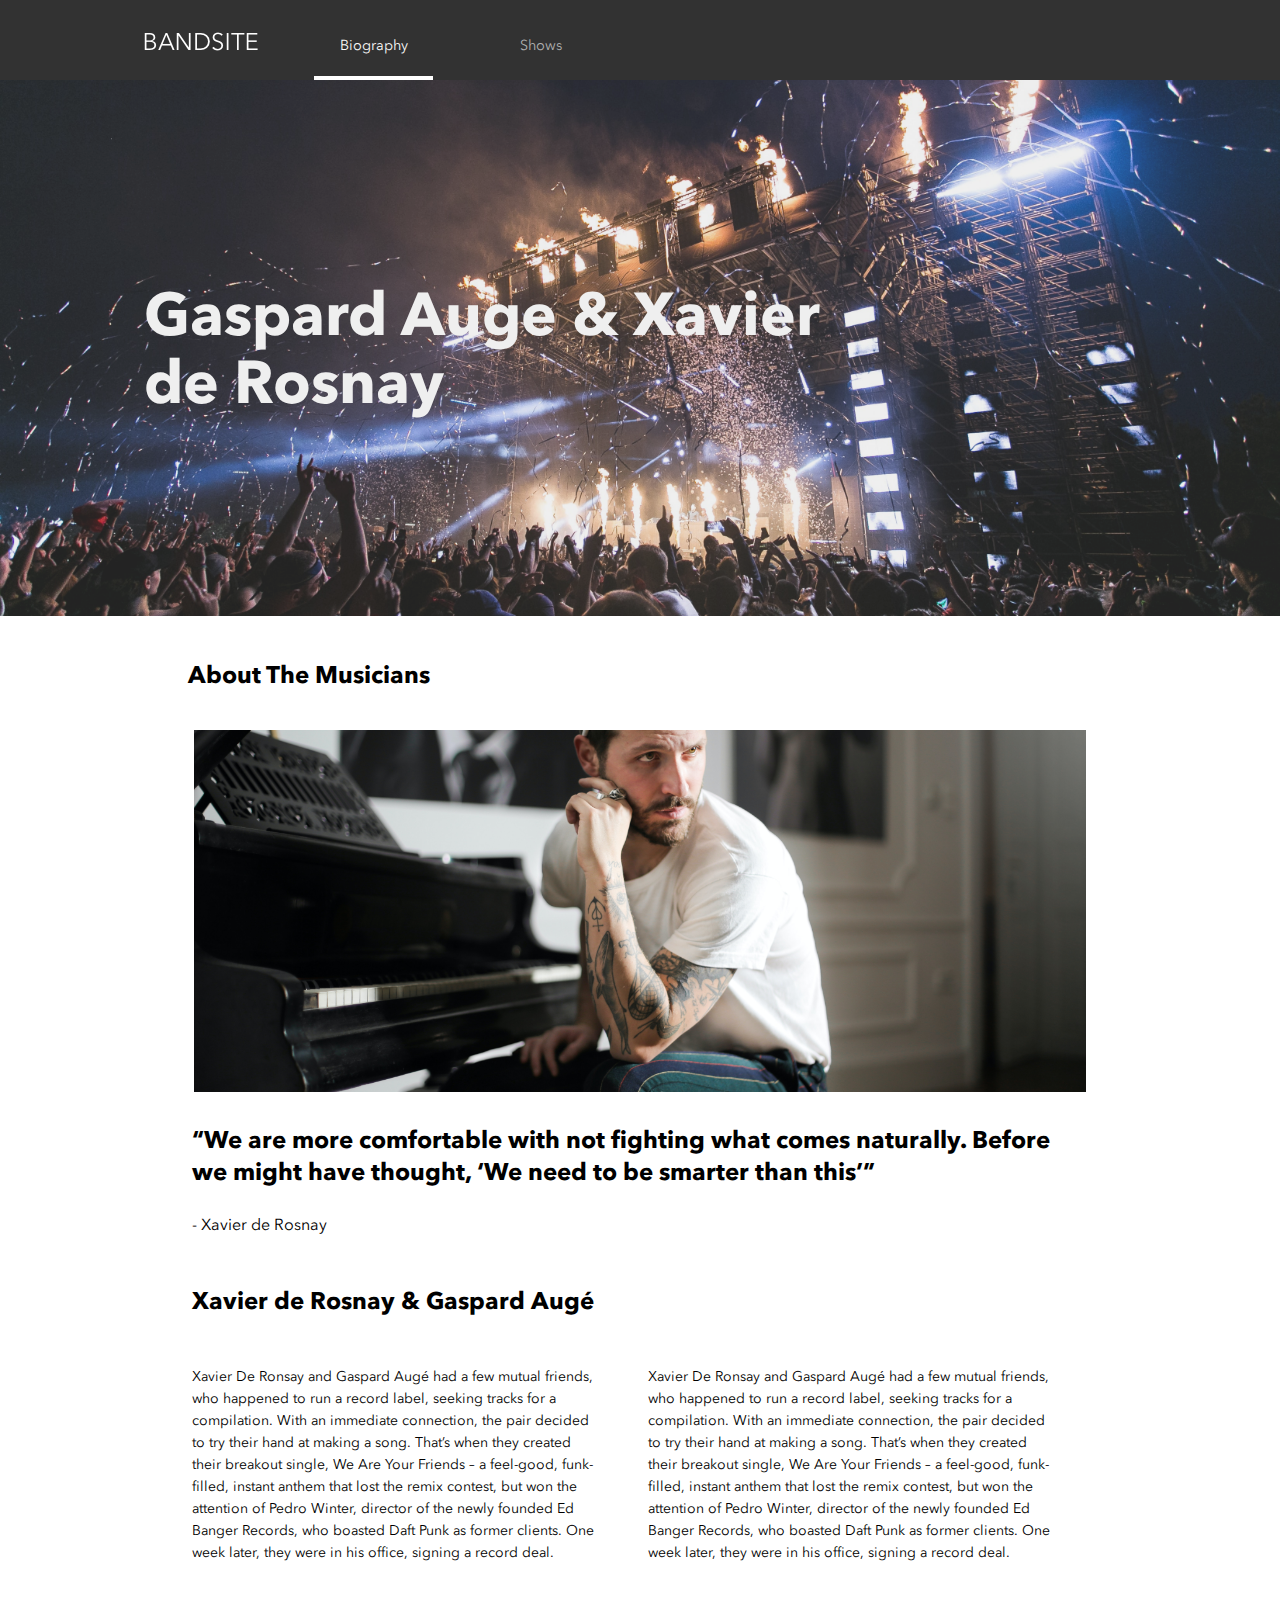
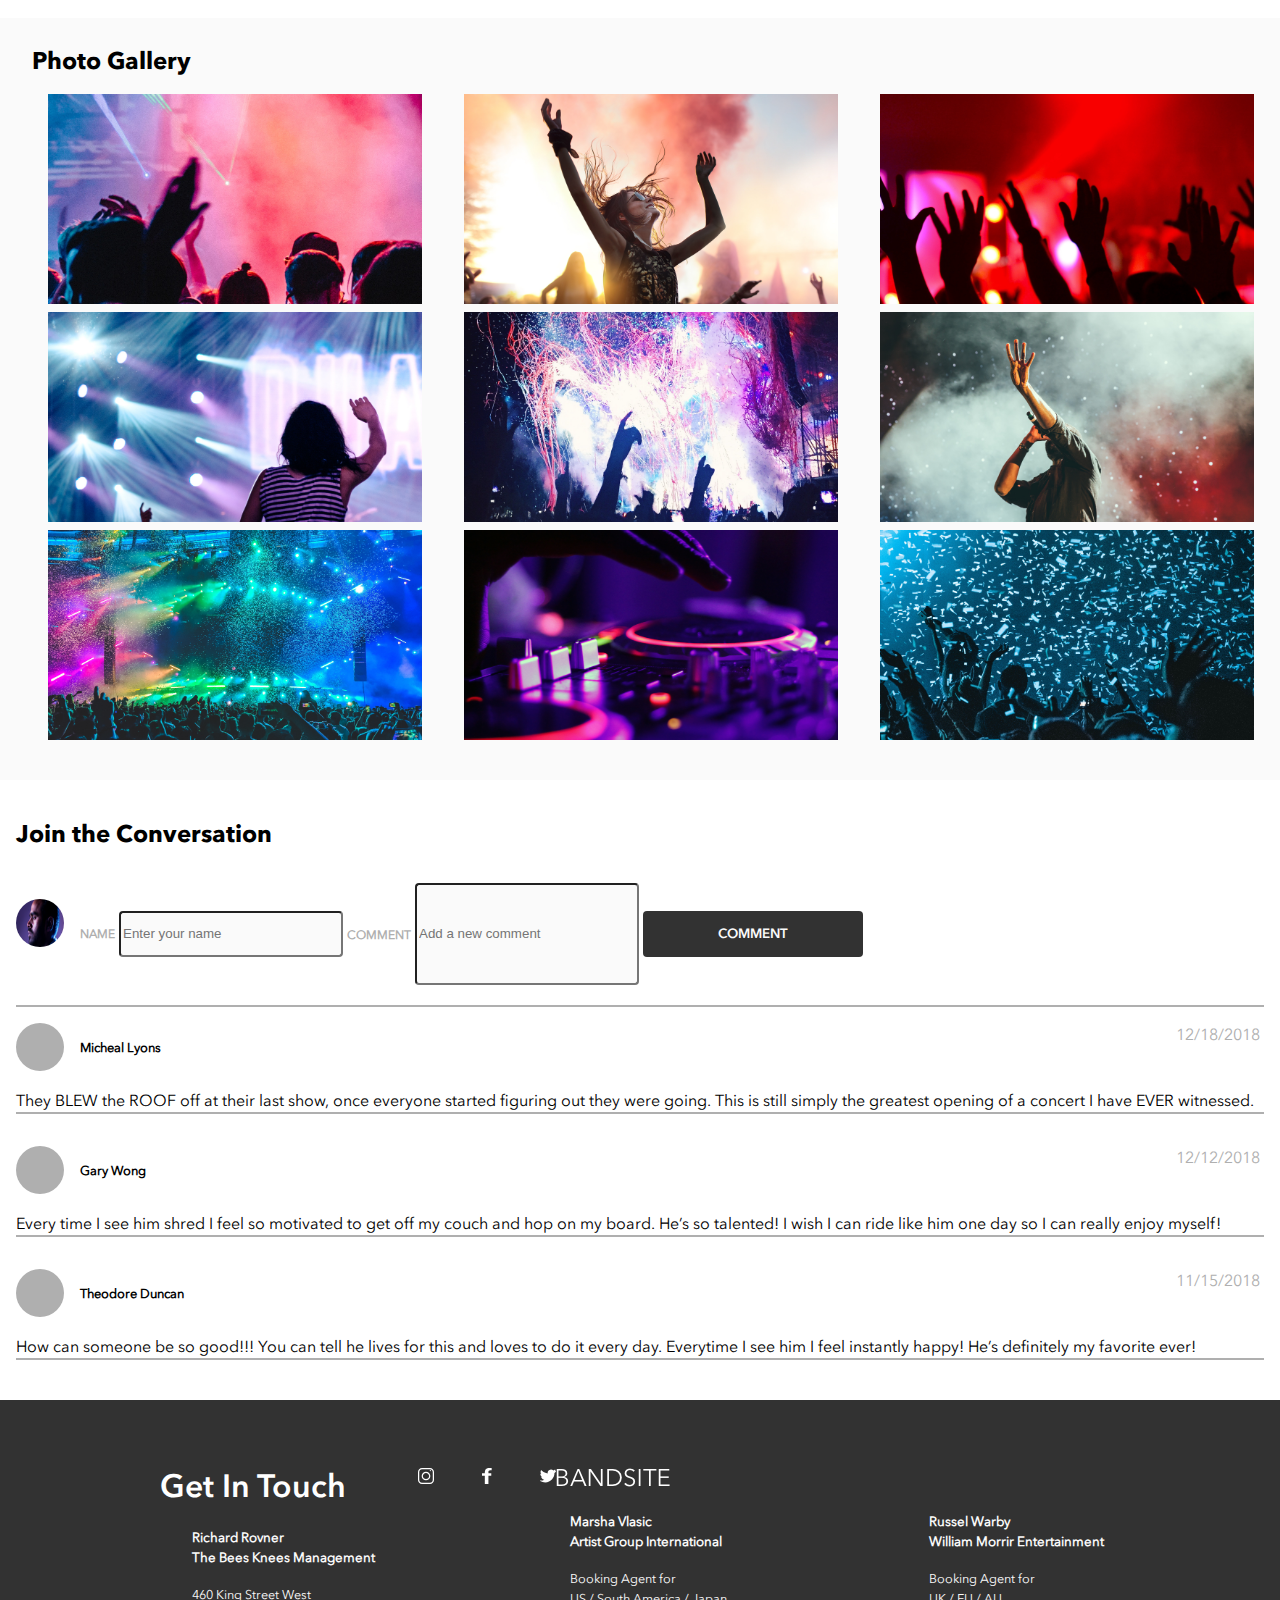
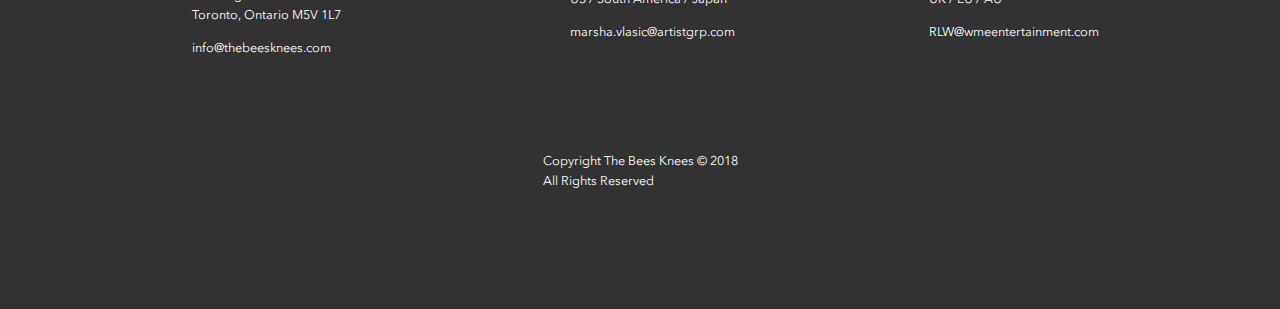
==== commit 5a9b01d3: "finished most of shows page minus some style edits needed, fixed the comments section on index" ====
--- a/Sprint 2 Work/index.html
+++ b/Sprint 2 Work/index.html
@@ -72,29 +72,18 @@
     <section class="comments">
         <h4 class="comments__header">Join the Conversation</h4>
             <div class="comments__container">
-                <img class="comments__image" src="assets/Images/Mohan-muruge.jpg">
+                <img class="comments__image" src="assets/Images/Mohan-muruge.jpg" alt="image of mohan">
                 <form action="submit" class="comments__form" tabindex="1">
-                    <p class="comments__label-name">NAME</p><input type="text" name="name" placeholder="Enter your name">
-                    <p class="comments__label-comment">COMMENT</p><input type="text" name="comment" placeholder="Add a new comment">
-                    <button class="comments__button">COMMENT</button>
 
+                    <label for="name" class="comments__label-name">NAME</label>
+                    <input type="text" class="comments__label-style-name" name="name" placeholder="Enter your name">
 
-
+                    <label for="comment" class="comments__label-comment">COMMENT</label>
+                        <input type="text" class="comments__label-style-comments" name="comment" placeholder="Add a new comment">
+                    <button class="comments__button" type="submit">COMMENT</button>
                 </form> 
-        
-
-
-            </div>
-
-
-
-
-
-
-
-
-
-
+            </div>        
+         <div class="comments__posted-list"></div>
     </section>
 
 
@@ -106,9 +95,9 @@
             <h4 class="footer__header">Get In Touch</h4>
 
             <div class="footer__icons-container">
-                <img class="footer__icons" src="./assets/Icons/PNG/Icon-instagram.png">
-                <img class="footer__icons" src="./assets/Icons/PNG/Icon-facebook.png">
-                <img class="footer__icons" src="./assets/Icons/PNG/Icon-twitter.png">
+                <img class="footer__icons" src="./assets/Icons/SVG/Icon-instagram.svg">
+                <img class="footer__icons" src="./assets/Icons/SVG/Icon-facebook.svg">
+                <img class="footer__icons" src="./assets/Icons/SVG/Icon-twitter.svg">
 
                 <div class="navbar__logo">
                     <a href="index.html">
@@ -152,7 +141,7 @@
     </footer>
 
 
-
+<script src="./scripts/script.js"></script>
 </body>
 
 </html>--- a/Sprint 2 Work/styles/main.css
+++ b/Sprint 2 Work/styles/main.css
@@ -143,7 +143,7 @@
 }
 
 .about__signature {
-  font-family: "Avenir-Bold";
+  font-family: "Avenir";
   font-size: .8rem;
   padding: .6rem 1rem 0;
 }
@@ -225,10 +225,19 @@
   display: -webkit-box;
   display: -ms-flexbox;
   display: flex;
-  padding: 1.44rem .31rem;
+  padding: 1.44rem .5rem;
   -ms-flex-pack: distribute;
       justify-content: space-around;
-  width: 46%;
+  width: 40%;
+}
+
+.footer__icons {
+  height: 1.5rem;
+  width: 1.5rem;
+}
+
+.footer .navbar__logo {
+  display: none;
 }
 
 .footer__contact-name {
@@ -254,6 +263,7 @@
 
 .footer__contact-copyright {
   padding-top: 1rem;
+  padding-bottom: 2rem;
 }
 
 @media (min-width: 768px) {
@@ -530,12 +540,30 @@
   display: -webkit-box;
   display: -ms-flexbox;
   display: flex;
+  padding-bottom: 1rem;
+  border-bottom: solid #AFAFAF 2px;
+  margin: 0 1rem;
+}
+
+.comments__section {
+  display: -webkit-box;
+  display: -ms-flexbox;
+  display: flex;
+  -webkit-box-orient: horizontal;
+  -webkit-box-direction: normal;
+      -ms-flex-direction: row;
+          flex-direction: row;
+  padding-top: 1.0rem;
+}
+
+.comments__posted-list {
+  padding: 0 1rem 1.5rem 1rem;
 }
 
 .comments__image {
   height: 3rem;
   width: 3rem;
-  padding: 1rem;
+  margin: 1rem 1rem 0 0;
   border-radius: 3rem;
 }
 
@@ -555,17 +583,56 @@
   margin-bottom: 0;
 }
 
-.comments input[type="text"] {
+.comments__label-style-name {
   width: 13.5rem;
   height: 2.5rem;
   background-color: #FAFAFA;
   border-radius: .25rem;
 }
 
-.comments__label-class {
+.comments__label-style-comments {
   width: 13.5rem;
-  height: 10rem;
+  height: 6rem;
   background-color: #FAFAFA;
   border-radius: .25rem;
 }
+
+.comments__button {
+  margin-top: 1rem;
+  padding: .89rem 4.7rem;
+  border-radius: .25rem;
+  background-color: #323232;
+  color: #FAFAFA;
+  font-weight: 100;
+  font-family: "Avenir-Demi";
+  border-style: solid;
+  border: .3rem;
+  margin-bottom: 2rem;
+}
+
+.comments__circle {
+  background-color: #AFAFAF;
+  border-radius: 50%;
+  width: 3rem;
+  height: 3rem;
+  margin-right: 1rem;
+}
+
+.comments__name {
+  margin: 0 1rem 1rem 0;
+  padding-top: 1rem;
+  font-size: .8rem;
+}
+
+.comments__date {
+  color: #AFAFAF;
+  justify-items: flex-end;
+  width: 5.5rem;
+  margin: 0 auto;
+  margin-right: 0;
+}
+
+.comments__text-comment {
+  border-bottom: solid #AFAFAF 2px;
+}
 /*# sourceMappingURL=main.css.map */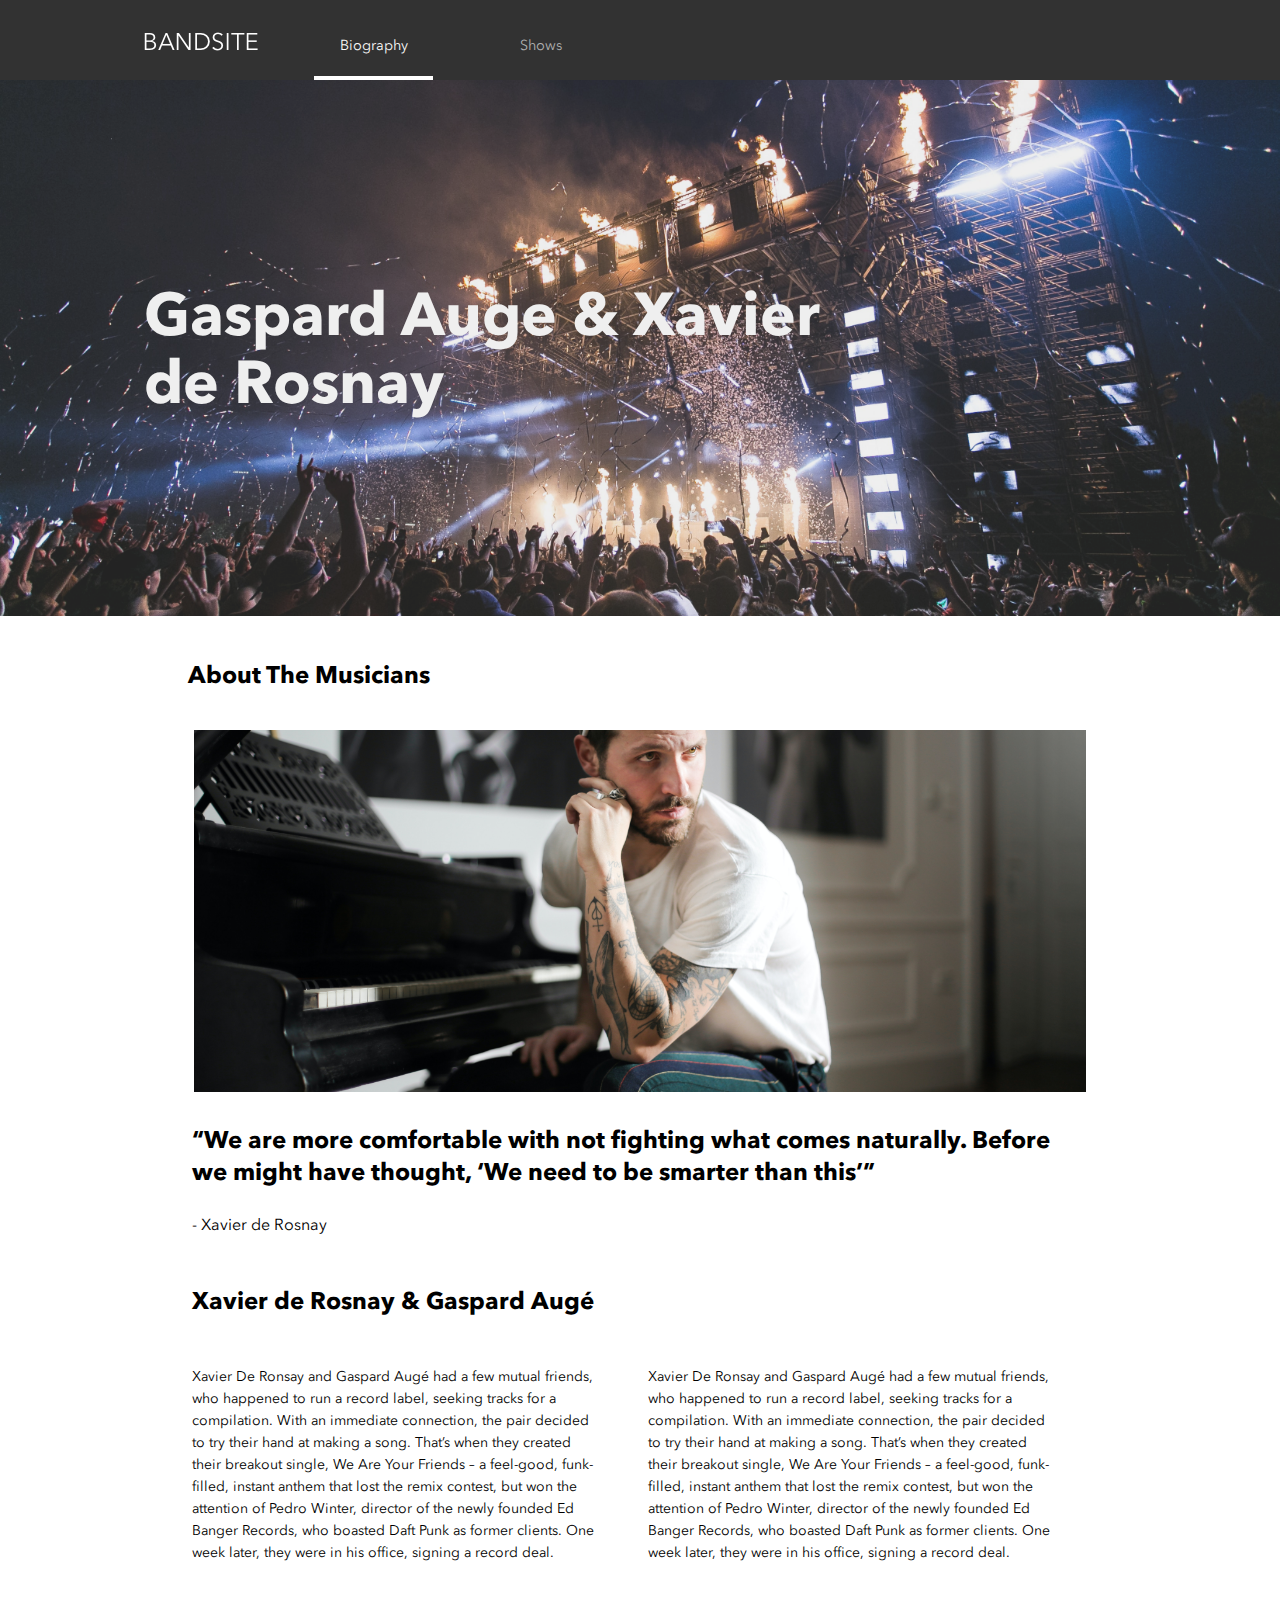
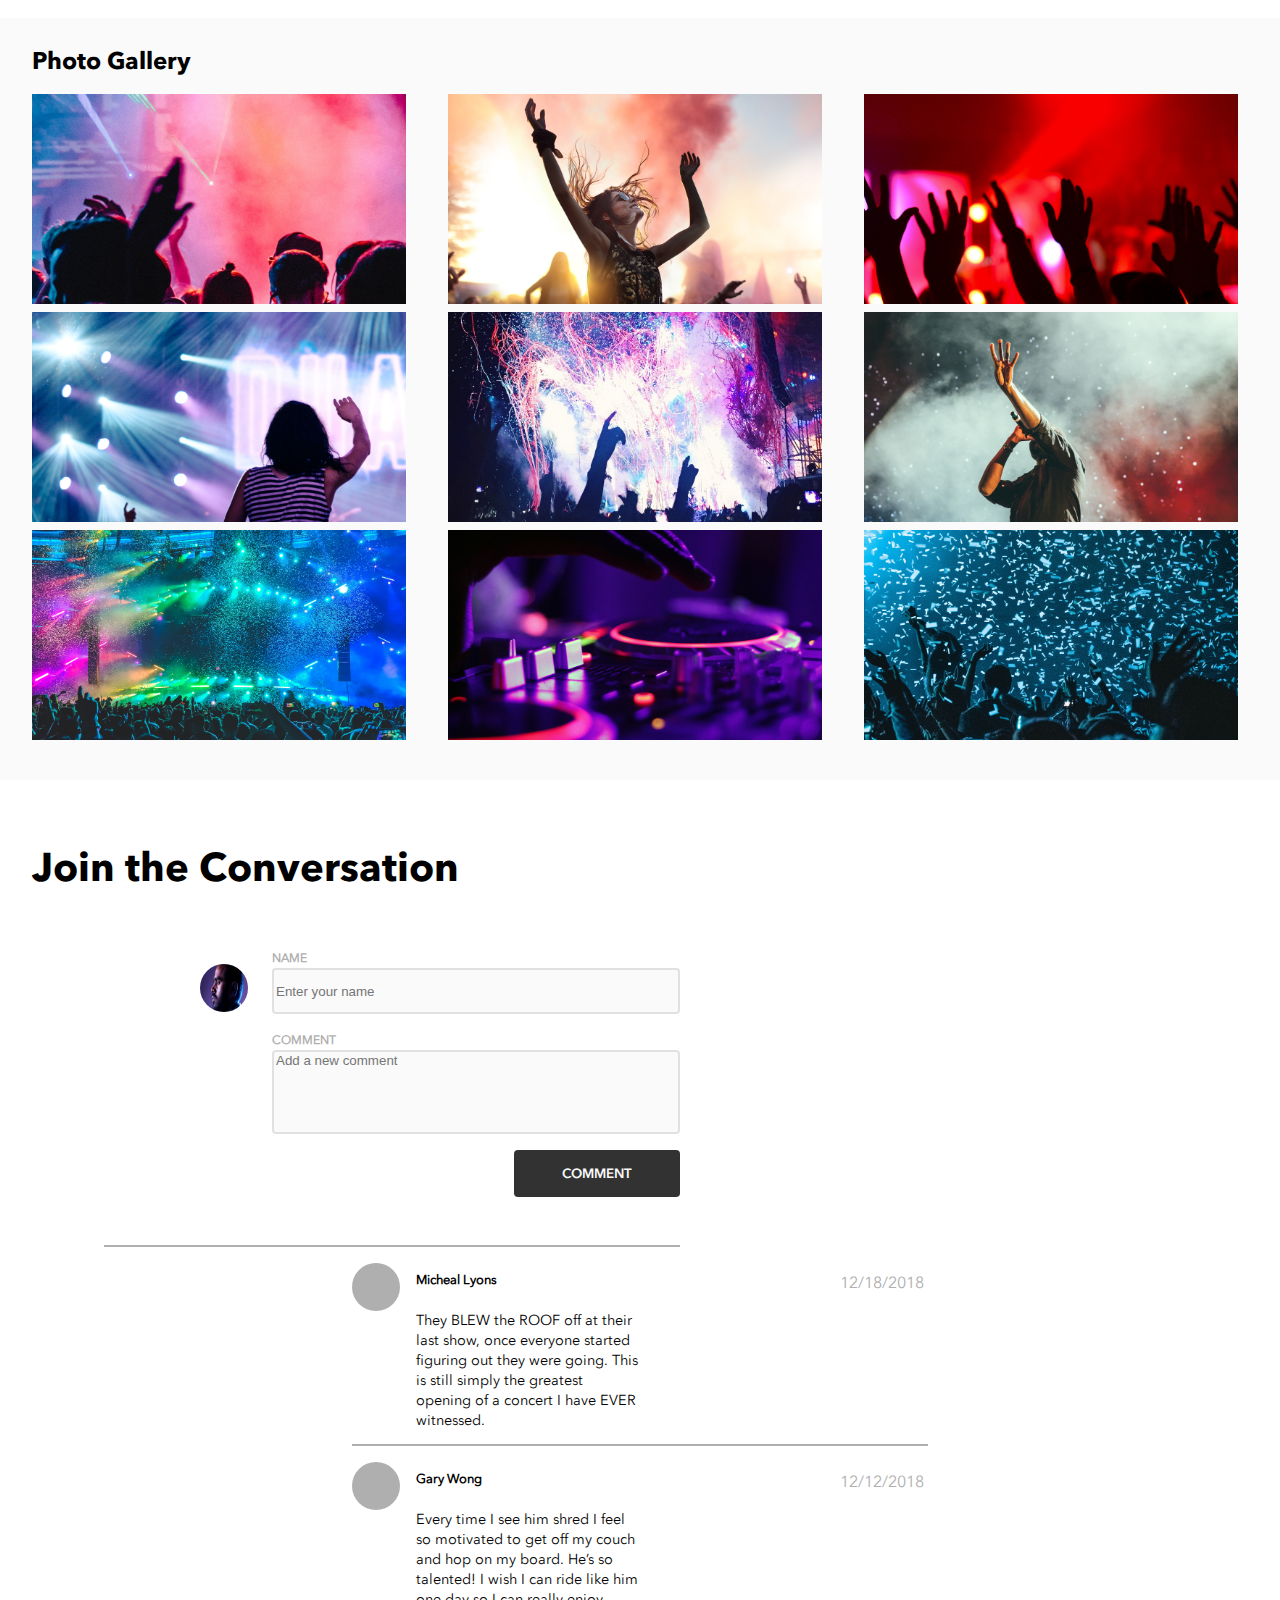
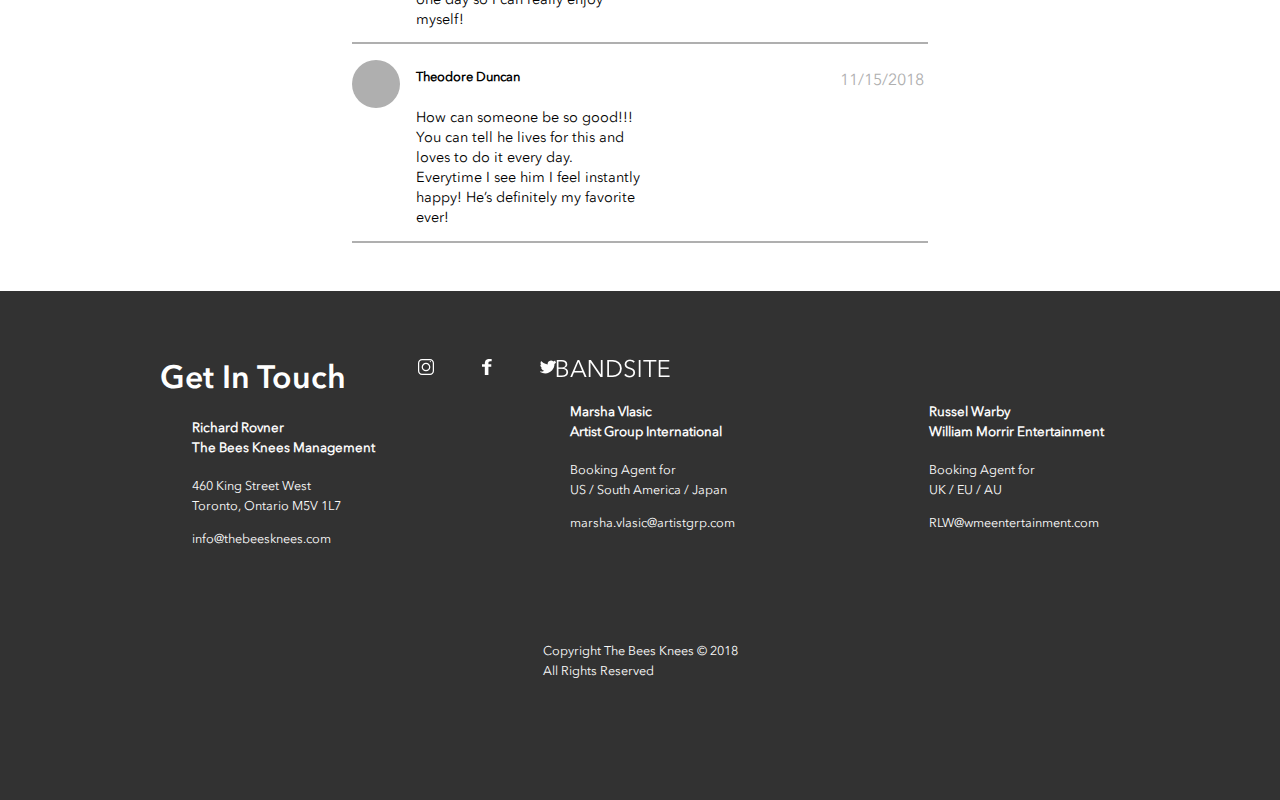
==== commit 218bbe3f: "finished tablet stying comments section" ====
--- a/Sprint 2 Work/index.html
+++ b/Sprint 2 Work/index.html
@@ -75,12 +75,14 @@
                 <img class="comments__image" src="assets/Images/Mohan-muruge.jpg" alt="image of mohan">
                 <form action="submit" class="comments__form" tabindex="1">
 
-                    <label for="name" class="comments__label-name">NAME</label>
-                    <input type="text" class="comments__label-style-name" name="name" placeholder="Enter your name">
-
-                    <label for="comment" class="comments__label-comment">COMMENT</label>
+                    <div class="comments__name-wrapper">
+                        <label for="name" class="comments__label-name">NAME</label>
+                        <input type="text" class="comments__label-style-name" name="name" placeholder="Enter your name">
+                     
+                        <label for="comment" class="comments__label-comment">COMMENT</label>
                         <input type="text" class="comments__label-style-comments" name="comment" placeholder="Add a new comment">
-                    <button class="comments__button" type="submit">COMMENT</button>
+                     <button class="comments__button" type="submit">COMMENT</button>
+                    </div>   
                 </form> 
             </div>        
          <div class="comments__posted-list"></div>
--- a/Sprint 2 Work/styles/main.css
+++ b/Sprint 2 Work/styles/main.css
@@ -374,7 +374,7 @@
     display: flex;
     -ms-flex-wrap: wrap;
         flex-wrap: wrap;
-    padding-left: 2rem;
+    padding: 0 1rem;
   }
   .footer__container {
     display: -webkit-box;
@@ -534,6 +534,8 @@
   padding: .3rem 1rem 0;
   font-family: "Avenir-Bold";
   font-size: 1.5rem;
+  padding-left: 2rem;
+  font-size: 2.5rem;
 }
 
 .comments__container {
@@ -543,6 +545,17 @@
   padding-bottom: 1rem;
   border-bottom: solid #AFAFAF 2px;
   margin: 0 1rem;
+}
+
+@media (min-width: 768px) {
+  .comments__container {
+    width: 36rem;
+    margin: 0 6.5rem;
+    -webkit-box-orient: vertical;
+    -webkit-box-direction: normal;
+        -ms-flex-direction: column;
+            flex-direction: column;
+  }
 }
 
 .comments__section {
@@ -560,11 +573,42 @@
   padding: 0 1rem 1.5rem 1rem;
 }
 
+@media (min-width: 768px) {
+  .comments__posted-list {
+    width: 36rem;
+    margin: 0 auto;
+    padding-bottom: 3rem;
+  }
+}
+
 .comments__image {
   height: 3rem;
   width: 3rem;
   margin: 1rem 1rem 0 0;
   border-radius: 3rem;
+}
+
+@media (min-width: 768px) {
+  .comments__image {
+    margin-left: 6rem;
+    position: absolute;
+  }
+}
+
+@media (min-width: 768px) {
+  .comments__name-wrapper {
+    display: -webkit-box;
+    display: -ms-flexbox;
+    display: flex;
+    -webkit-box-orient: vertical;
+    -webkit-box-direction: normal;
+        -ms-flex-direction: column;
+            flex-direction: column;
+    -webkit-box-align: end;
+        -ms-flex-align: end;
+            align-items: flex-end;
+    margin: auto 0;
+  }
 }
 
 .comments__label-name {
@@ -575,6 +619,12 @@
   margin: 0 auto;
 }
 
+@media (min-width: 768px) {
+  .comments__label-name {
+    margin-left: 10.5rem;
+  }
+}
+
 .comments__label-comment {
   font-size: .75rem;
   line-height: 1.25rem;
@@ -583,18 +633,44 @@
   margin-bottom: 0;
 }
 
+@media (min-width: 768px) {
+  .comments__label-comment {
+    margin-right: 21.5rem;
+    padding-top: 1rem;
+  }
+}
+
 .comments__label-style-name {
-  width: 13.5rem;
+  width: 13.3rem;
   height: 2.5rem;
   background-color: #FAFAFA;
   border-radius: .25rem;
+  border: #E1E1E1 solid 2px;
+}
+
+@media (min-width: 768px) {
+  .comments__label-style-name {
+    width: 25rem;
+  }
 }
 
 .comments__label-style-comments {
-  width: 13.5rem;
-  height: 6rem;
+  width: 13.3rem;
   background-color: #FAFAFA;
   border-radius: .25rem;
+  padding-bottom: 6rem;
+  border: #E1E1E1 solid 2px;
+}
+
+.comments__label-style-comments:focus {
+  border: black solid 2px;
+}
+
+@media (min-width: 768px) {
+  .comments__label-style-comments {
+    width: 25rem;
+    padding-bottom: 4rem;
+  }
 }
 
 .comments__button {
@@ -610,6 +686,13 @@
   margin-bottom: 2rem;
 }
 
+@media (min-width: 768px) {
+  .comments__button {
+    padding-left: 3rem;
+    padding-right: 3rem;
+  }
+}
+
 .comments__circle {
   background-color: #AFAFAF;
   border-radius: 50%;
@@ -619,8 +702,8 @@
 }
 
 .comments__name {
-  margin: 0 1rem 1rem 0;
-  padding-top: 1rem;
+  margin: 0 1rem 0 0;
+  padding-top: .5rem;
   font-size: .8rem;
 }
 
@@ -628,11 +711,18 @@
   color: #AFAFAF;
   justify-items: flex-end;
   width: 5.5rem;
-  margin: 0 auto;
+  margin: .5rem auto;
   margin-right: 0;
 }
 
 .comments__text-comment {
+  width: 14.1rem;
+  margin: 0 0 0 4rem;
+  font-size: .9rem;
+}
+
+.comments__text-wrapper {
   border-bottom: solid #AFAFAF 2px;
+  padding-bottom: .8rem;
 }
 /*# sourceMappingURL=main.css.map */